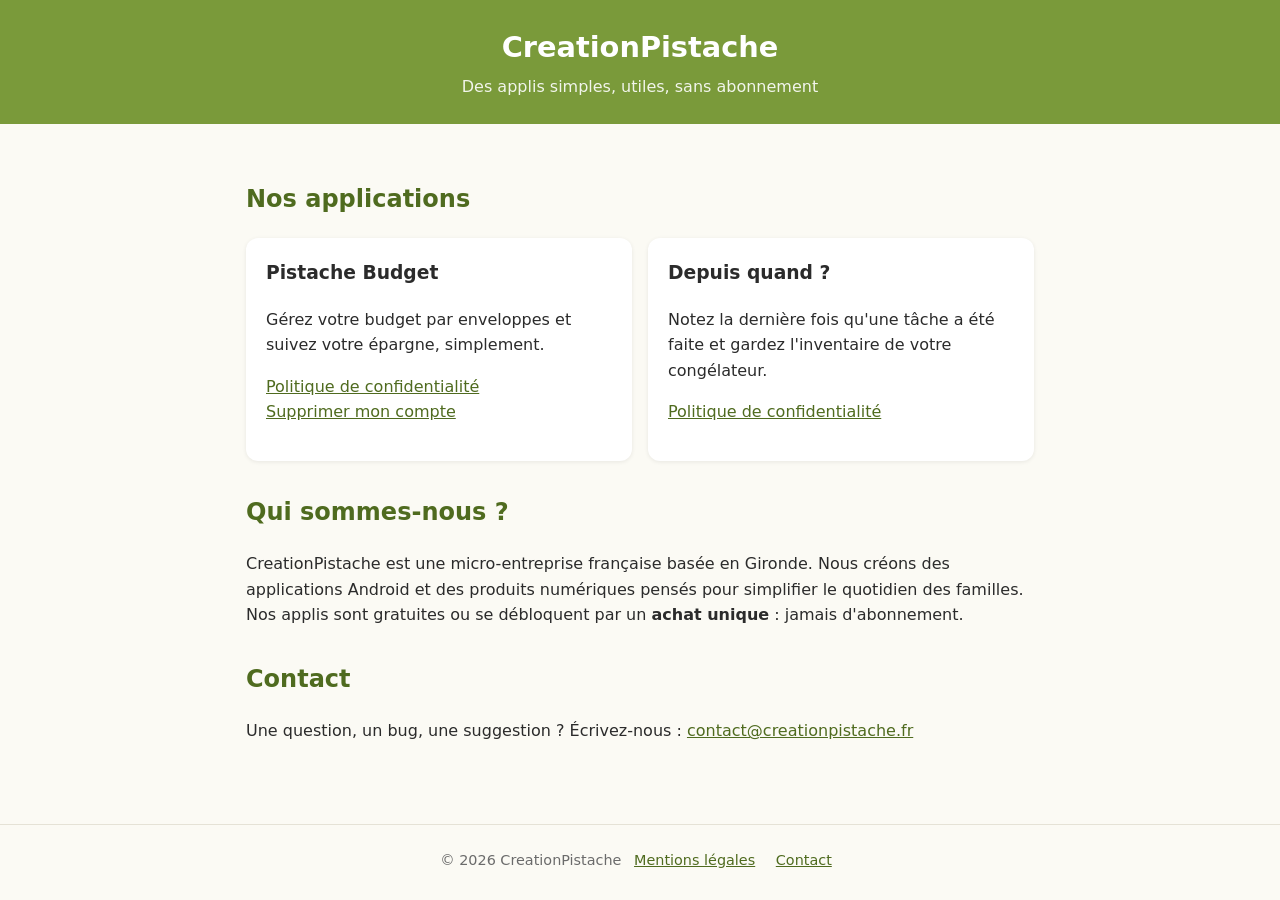
==== index.html @ 97b515ce "Ajout des fichiers html" ====
<!doctype html>
<html lang="fr">
<head>
<meta charset="utf-8">
<meta name="viewport" content="width=device-width, initial-scale=1">
<title>CreationPistache – Applications Android</title>
<meta name="description" content="CreationPistache édite des applications Android simples et sans abonnement : Pistache Budget, Depuis quand ?">
<link rel="stylesheet" href="/style.css">
</head>
<body>
<header>
  <h1><a href="/">CreationPistache</a></h1>
  <p>Des applis simples, utiles, sans abonnement</p>
</header>
<main>
  <h2>Nos applications</h2>
  <div class="apps">
    <div class="carte">
      <h3>Pistache Budget</h3>
      <p>Gérez votre budget par enveloppes et suivez votre épargne, simplement.</p>
      <p><a href="/pistache-budget/confidentialite.html">Politique de confidentialité</a><br>
         <a href="/pistache-budget/suppression-compte.html">Supprimer mon compte</a></p>
    </div>
    <div class="carte">
      <h3>Depuis quand ?</h3>
      <p>Notez la dernière fois qu'une tâche a été faite et gardez l'inventaire de votre congélateur.</p>
      <p><a href="/depuis-quand/confidentialite.html">Politique de confidentialité</a></p>
    </div>
  </div>

  <h2>Qui sommes-nous ?</h2>
  <p>CreationPistache est une micro-entreprise française basée en Gironde. Nous créons des applications Android
  et des produits numériques pensés pour simplifier le quotidien des familles. Nos applis sont gratuites ou
  se débloquent par un <strong>achat unique</strong> : jamais d'abonnement.</p>

  <h2>Contact</h2>
  <p>Une question, un bug, une suggestion ? Écrivez-nous : <a href="mailto:contact@creationpistache.fr">contact@creationpistache.fr</a></p>
</main>
<footer>
  © 2026 CreationPistache
  <a href="/mentions-legales.html">Mentions légales</a>
  <a href="mailto:contact@creationpistache.fr">Contact</a>
</footer>
</body>
</html>
---- style.css ----
:root{--vert:#7a9a3a;--vert-fonce:#4f6b1f;--fond:#fbfaf4;--texte:#2b2b2b;--gris:#6b6b6b;--carte:#ffffff}
*{box-sizing:border-box}
body{margin:0;font-family:system-ui,-apple-system,"Segoe UI",Roboto,sans-serif;background:var(--fond);color:var(--texte);line-height:1.6}
header{background:var(--vert);color:#fff;padding:24px 16px;text-align:center}
header a{color:#fff;text-decoration:none}
header h1{margin:0;font-size:1.8rem}
header p{margin:4px 0 0;opacity:.9}
main{max-width:820px;margin:0 auto;padding:24px 16px}
h2{color:var(--vert-fonce);margin-top:32px}
.apps{display:grid;gap:16px;grid-template-columns:repeat(auto-fit,minmax(240px,1fr))}
.carte{background:var(--carte);border-radius:12px;padding:20px;box-shadow:0 1px 4px rgba(0,0,0,.08)}
.carte h3{margin-top:0}
a{color:var(--vert-fonce)}
.maj{color:var(--gris);font-size:.9rem}
footer{text-align:center;color:var(--gris);font-size:.9rem;padding:24px 16px;border-top:1px solid #e5e2d6;margin-top:40px}
footer a{margin:0 8px}
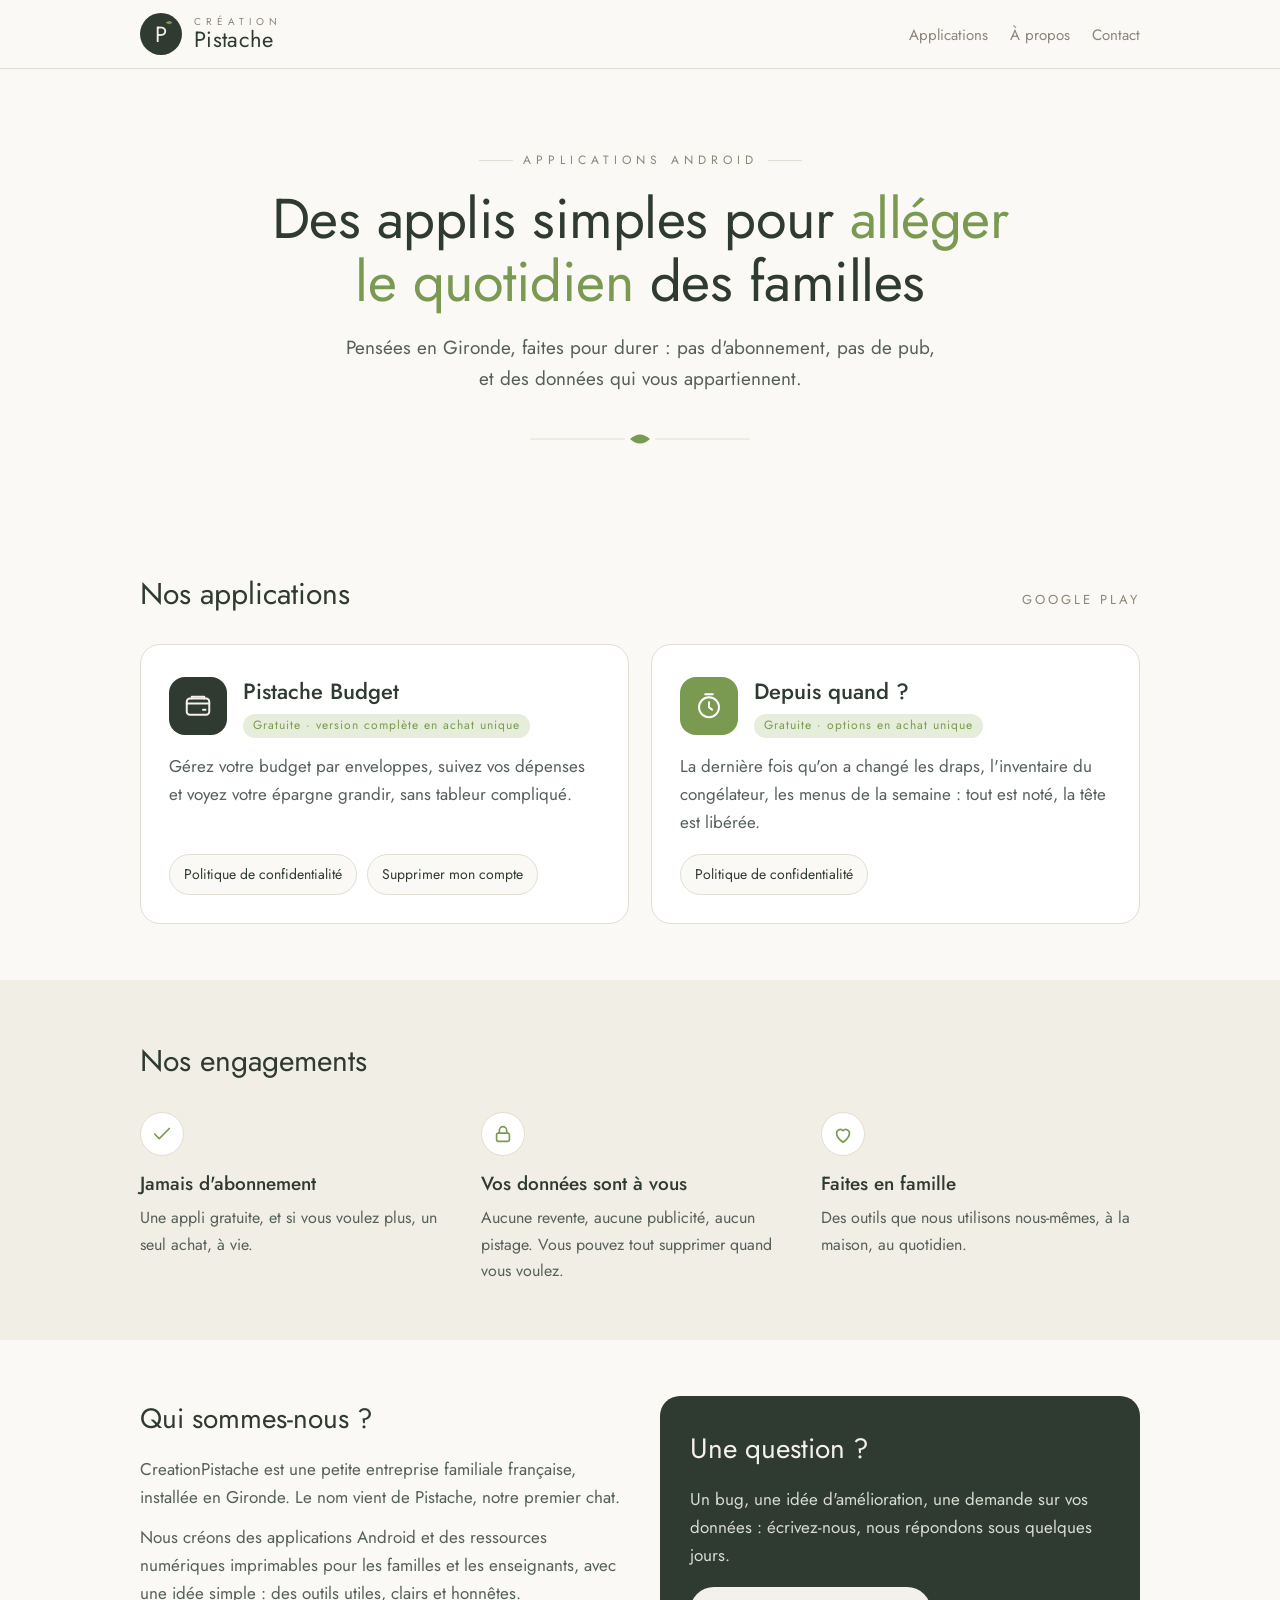
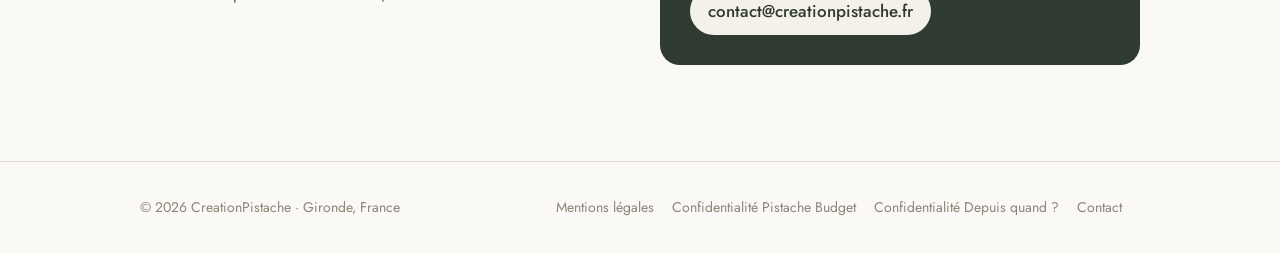
==== commit abfc3661: "Nouveau design du site avec logo, politiques de confidentialité et page de suppression de compte Co-" ====
--- a/index.html
+++ b/index.html
@@ -3,43 +3,77 @@
 <head>
 <meta charset="utf-8">
 <meta name="viewport" content="width=device-width, initial-scale=1">
-<title>CreationPistache – Applications Android</title>
-<meta name="description" content="CreationPistache édite des applications Android simples et sans abonnement : Pistache Budget, Depuis quand ?">
-<link rel="stylesheet" href="/style.css">
+<title>CreationPistache – Applis simples, sans abonnement</title>
+<meta name="description" content="CreationPistache crée des applications Android pour simplifier le quotidien des familles : Pistache Budget et Depuis quand ?. Achat unique, jamais d'abonnement.">
+<link rel="icon" href="favicon.svg" type="image/svg+xml">
+<link rel="preconnect" href="https://fonts.googleapis.com">
+<link rel="preconnect" href="https://fonts.gstatic.com" crossorigin>
+<link href="https://fonts.googleapis.com/css2?family=Jost:wght@400;500&display=swap" rel="stylesheet">
+<link rel="stylesheet" href="style.css">
 </head>
 <body>
-<header>
-  <h1><a href="/">CreationPistache</a></h1>
-  <p>Des applis simples, utiles, sans abonnement</p>
-</header>
+<header class="top"><div class="wrap">
+  <a class="brand" href="index.html" aria-label="CreationPistache, accueil"><svg viewBox="0 0 88 88" aria-hidden="true"><circle cx="44" cy="44" r="44" fill="#2F3A31"/><text x="44" y="61" text-anchor="middle" font-family="Jost, 'Work Sans', Helvetica, Arial, sans-serif" font-size="46" fill="#F3F1EA">P</text><path d="M54 20 Q61 13 68 20 Q61 27 54 20 Z" fill="#7A9A52"/></svg>
+    <span class="brand-txt"><small>Création</small><span>Pistache</span></span></a>
+  <nav class="nav"><a href="index.html#applis">Applications</a><a href="index.html#apropos">À propos</a><a href="index.html#contact">Contact</a></nav>
+</div></header>
+
 <main>
-  <h2>Nos applications</h2>
+<div class="wrap hero">
+  <span class="kicker">Applications Android</span>
+  <h1>Des applis simples pour <em>alléger le quotidien</em> des familles</h1>
+  <p>Pensées en Gironde, faites pour durer : pas d'abonnement, pas de pub, et des données qui vous appartiennent.</p>
+  <svg class="amande" viewBox="0 0 220 20" aria-hidden="true"><path d="M0 10H95" stroke="#E2DED3"/><path d="M125 10H220" stroke="#E2DED3"/><path d="M100 10 Q110 1 120 10 Q110 19 100 10Z" fill="#7A9A52"/></svg>
+</div>
+
+<section id="applis"><div class="wrap">
+  <div class="titre"><h2>Nos applications</h2><small>Google Play</small></div>
   <div class="apps">
-    <div class="carte">
-      <h3>Pistache Budget</h3>
-      <p>Gérez votre budget par enveloppes et suivez votre épargne, simplement.</p>
-      <p><a href="/pistache-budget/confidentialite.html">Politique de confidentialité</a><br>
-         <a href="/pistache-budget/suppression-compte.html">Supprimer mon compte</a></p>
-    </div>
-    <div class="carte">
-      <h3>Depuis quand ?</h3>
-      <p>Notez la dernière fois qu'une tâche a été faite et gardez l'inventaire de votre congélateur.</p>
-      <p><a href="/depuis-quand/confidentialite.html">Politique de confidentialité</a></p>
-    </div>
+    <article class="app">
+      <div class="app-head"><div class="icone i-budget"><svg viewBox="0 0 24 24" fill="none" stroke="#F3F1EA" stroke-width="1.6" stroke-linecap="round" stroke-linejoin="round"><rect x="3" y="6" width="18" height="13" rx="2.5"/><path d="M3 10h18"/><path d="M16 15h2"/><path d="M7 6V4.5h10V6"/></svg></div>
+        <div><h3>Pistache Budget</h3><span class="badge">Gratuite · version complète en achat unique</span></div></div>
+      <p>Gérez votre budget par enveloppes, suivez vos dépenses et voyez votre épargne grandir, sans tableur compliqué.</p>
+      <div class="liens">
+        <a class="btn" href="confidentialite-pistache-budget.html">Politique de confidentialité</a>
+        <a class="btn" href="suppression-compte-pistache-budget.html">Supprimer mon compte</a>
+      </div>
+    </article>
+    <article class="app">
+      <div class="app-head"><div class="icone i-quand"><svg viewBox="0 0 24 24" fill="none" stroke="#FFFFFF" stroke-width="1.6" stroke-linecap="round" stroke-linejoin="round"><circle cx="12" cy="13" r="8"/><path d="M12 9v4l2.5 2"/><path d="M9 2.5h6"/></svg></div>
+        <div><h3>Depuis quand ?</h3><span class="badge">Gratuite · options en achat unique</span></div></div>
+      <p>La dernière fois qu'on a changé les draps, l'inventaire du congélateur, les menus de la semaine : tout est noté, la tête est libérée.</p>
+      <div class="liens">
+        <a class="btn" href="confidentialite-depuis-quand.html">Politique de confidentialité</a>
+      </div>
+    </article>
   </div>
+</div></section>
 
-  <h2>Qui sommes-nous ?</h2>
-  <p>CreationPistache est une micro-entreprise française basée en Gironde. Nous créons des applications Android
-  et des produits numériques pensés pour simplifier le quotidien des familles. Nos applis sont gratuites ou
-  se débloquent par un <strong>achat unique</strong> : jamais d'abonnement.</p>
+<section class="promesses"><div class="wrap">
+  <div class="titre"><h2>Nos engagements</h2></div>
+  <div class="grid3">
+    <div class="promesse"><div class="pastille"><svg viewBox="0 0 24 24" fill="none" stroke="#7A9A52" stroke-width="1.8" stroke-linecap="round" stroke-linejoin="round"><path d="M20 6 9 17l-5-5"/></svg></div><h3>Jamais d'abonnement</h3><p>Une appli gratuite, et si vous voulez plus, un seul achat, à vie.</p></div>
+    <div class="promesse"><div class="pastille"><svg viewBox="0 0 24 24" fill="none" stroke="#7A9A52" stroke-width="1.8" stroke-linecap="round" stroke-linejoin="round"><rect x="5" y="11" width="14" height="9" rx="2"/><path d="M8 11V8a4 4 0 0 1 8 0v3"/></svg></div><h3>Vos données sont à vous</h3><p>Aucune revente, aucune publicité, aucun pistage. Vous pouvez tout supprimer quand vous voulez.</p></div>
+    <div class="promesse"><div class="pastille"><svg viewBox="0 0 24 24" fill="none" stroke="#7A9A52" stroke-width="1.8" stroke-linecap="round" stroke-linejoin="round"><path d="M12 21s-7-4.5-7-10a4 4 0 0 1 7-2.6A4 4 0 0 1 19 11c0 5.5-7 10-7 10z"/></svg></div><h3>Faites en famille</h3><p>Des outils que nous utilisons nous-mêmes, à la maison, au quotidien.</p></div>
+  </div>
+</div></section>
 
-  <h2>Contact</h2>
-  <p>Une question, un bug, une suggestion ? Écrivez-nous : <a href="mailto:contact@creationpistache.fr">contact@creationpistache.fr</a></p>
+<section id="apropos"><div class="wrap duo">
+  <div>
+    <h2>Qui sommes-nous ?</h2>
+    <p>CreationPistache est une petite entreprise familiale française, installée en Gironde. Le nom vient de Pistache, notre premier chat.</p>
+    <p>Nous créons des applications Android et des ressources numériques imprimables pour les familles et les enseignants, avec une idée simple : des outils utiles, clairs et honnêtes.</p>
+  </div>
+  <div class="contact" id="contact">
+    <h2>Une question ?</h2>
+    <p>Un bug, une idée d'amélioration, une demande sur vos données : écrivez-nous, nous répondons sous quelques jours.</p>
+    <a class="mail" href="mailto:contact@creationpistache.fr">contact@creationpistache.fr</a>
+  </div>
+</div></section>
 </main>
-<footer>
-  © 2026 CreationPistache
-  <a href="/mentions-legales.html">Mentions légales</a>
-  <a href="mailto:contact@creationpistache.fr">Contact</a>
-</footer>
+<footer><div class="wrap">
+  <span>© 2026 CreationPistache · Gironde, France</span>
+  <nav><a href="mentions-legales.html">Mentions légales</a><a href="confidentialite-pistache-budget.html">Confidentialité Pistache Budget</a><a href="confidentialite-depuis-quand.html">Confidentialité Depuis quand ?</a><a href="mailto:contact@creationpistache.fr">Contact</a></nav>
+</div></footer>
 </body>
 </html>
--- a/style.css
+++ b/style.css
@@ -1,16 +1,69 @@
-:root{--vert:#7a9a3a;--vert-fonce:#4f6b1f;--fond:#fbfaf4;--texte:#2b2b2b;--gris:#6b6b6b;--carte:#ffffff}
+:root{--vert-fonce:#2F3A31;--pistache:#7A9A52;--pistache-clair:#E6EDDA;--creme:#FAF9F5;--sable:#F1EEE5;--taupe:#8C8578;--trait:#E2DED3;--blanc:#FFFFFF}
 *{box-sizing:border-box}
-body{margin:0;font-family:system-ui,-apple-system,"Segoe UI",Roboto,sans-serif;background:var(--fond);color:var(--texte);line-height:1.6}
-header{background:var(--vert);color:#fff;padding:24px 16px;text-align:center}
-header a{color:#fff;text-decoration:none}
-header h1{margin:0;font-size:1.8rem}
-header p{margin:4px 0 0;opacity:.9}
-main{max-width:820px;margin:0 auto;padding:24px 16px}
-h2{color:var(--vert-fonce);margin-top:32px}
-.apps{display:grid;gap:16px;grid-template-columns:repeat(auto-fit,minmax(240px,1fr))}
-.carte{background:var(--carte);border-radius:12px;padding:20px;box-shadow:0 1px 4px rgba(0,0,0,.08)}
-.carte h3{margin-top:0}
-a{color:var(--vert-fonce)}
-.maj{color:var(--gris);font-size:.9rem}
-footer{text-align:center;color:var(--gris);font-size:.9rem;padding:24px 16px;border-top:1px solid #e5e2d6;margin-top:40px}
-footer a{margin:0 8px}
+html{scroll-behavior:smooth}
+body{margin:0;font-family:"Jost","Work Sans",system-ui,-apple-system,"Segoe UI",sans-serif;background:var(--creme);color:var(--vert-fonce);line-height:1.65;font-size:17px}
+a{color:var(--vert-fonce);text-decoration-color:var(--pistache);text-underline-offset:3px}
+a:hover{color:var(--pistache)}
+.wrap{max-width:1040px;margin:0 auto;padding:0 20px}
+.top{background:var(--creme);border-bottom:1px solid var(--trait);position:sticky;top:0;z-index:10}
+.top .wrap{display:flex;align-items:center;justify-content:space-between;height:68px}
+.brand{display:flex;align-items:center;gap:12px;text-decoration:none}
+.brand svg{width:42px;height:42px;flex:none}
+.brand-txt{display:flex;flex-direction:column;line-height:1.05}
+.brand-txt small{font-size:10px;letter-spacing:5px;text-transform:uppercase;color:var(--taupe)}
+.brand-txt span{font-size:22px;letter-spacing:.3px;color:var(--vert-fonce)}
+.nav a{margin-left:22px;text-decoration:none;font-size:15px;color:var(--taupe)}
+.nav a:hover{color:var(--vert-fonce)}
+@media (max-width:560px){.nav{display:none}}
+.hero{padding:72px 20px 64px;text-align:center}
+.hero .kicker{display:inline-flex;align-items:center;gap:10px;font-size:12px;letter-spacing:5px;text-transform:uppercase;color:var(--taupe)}
+.hero .kicker::before,.hero .kicker::after{content:"";width:34px;height:1px;background:var(--trait)}
+.hero h1{font-weight:400;font-size:clamp(34px,6vw,56px);line-height:1.12;margin:18px auto;max-width:760px;letter-spacing:-.5px}
+.hero h1 em{font-style:normal;color:var(--pistache)}
+.hero p{font-size:19px;color:#55605a;max-width:600px;margin:0 auto}
+.amande{display:block;margin:34px auto 0;width:220px;height:20px}
+section{padding:56px 0}
+.titre{display:flex;align-items:baseline;justify-content:space-between;gap:16px;margin-bottom:26px}
+.titre h2{font-weight:400;font-size:30px;margin:0}
+.titre small{color:var(--taupe);font-size:13px;letter-spacing:3px;text-transform:uppercase}
+.apps{display:grid;gap:22px;grid-template-columns:repeat(auto-fit,minmax(290px,1fr))}
+.app{background:var(--blanc);border:1px solid var(--trait);border-radius:20px;padding:28px;display:flex;flex-direction:column}
+.app-head{display:flex;align-items:center;gap:16px;margin-bottom:14px}
+.icone{width:58px;height:58px;border-radius:16px;display:grid;place-items:center;flex:none}
+.icone svg{width:30px;height:30px}
+.i-budget{background:var(--vert-fonce)}
+.i-quand{background:var(--pistache)}
+.app h3{margin:0;font-weight:500;font-size:22px}
+.badge{display:inline-block;font-size:12px;letter-spacing:1px;color:var(--pistache);background:var(--pistache-clair);border-radius:99px;padding:2px 10px;margin-top:4px}
+.app p{margin:0 0 18px;color:#55605a}
+.liens{margin-top:auto;display:flex;flex-wrap:wrap;gap:10px}
+.btn{display:inline-block;text-decoration:none;font-size:14px;padding:8px 14px;border-radius:99px;border:1px solid var(--trait);color:var(--vert-fonce);background:var(--creme)}
+.btn:hover{border-color:var(--pistache);color:var(--vert-fonce)}
+.promesses{background:var(--sable)}
+.grid3{display:grid;gap:22px;grid-template-columns:repeat(auto-fit,minmax(220px,1fr))}
+.promesse h3{font-weight:500;font-size:19px;margin:12px 0 6px}
+.promesse p{margin:0;color:#55605a;font-size:16px}
+.pastille{width:44px;height:44px;border-radius:50%;background:var(--blanc);display:grid;place-items:center;border:1px solid var(--trait)}
+.pastille svg{width:22px;height:22px}
+.duo{display:grid;gap:40px;grid-template-columns:repeat(auto-fit,minmax(280px,1fr))}
+.duo h2{font-weight:400;font-size:28px;margin:0 0 12px}
+.duo p{color:#55605a;margin:0 0 12px}
+.contact{background:var(--vert-fonce);color:#F3F1EA;border-radius:20px;padding:30px}
+.contact h2{color:#F3F1EA}
+.contact p{color:#d9dccf}
+.contact a.mail{display:inline-block;margin-top:6px;color:var(--vert-fonce);background:#F3F1EA;text-decoration:none;padding:10px 18px;border-radius:99px;font-weight:500;word-break:break-all}
+.contact a.mail:hover{background:var(--pistache-clair)}
+.doc{max-width:740px;margin:0 auto;padding:48px 20px 24px}
+.doc .retour{font-size:14px;color:var(--taupe);text-decoration:none}
+.doc h1{font-weight:400;font-size:clamp(28px,5vw,40px);line-height:1.15;margin:16px 0 6px}
+.doc .maj{color:var(--taupe);font-size:14px;margin:0 0 28px}
+.doc h2{font-weight:500;font-size:20px;margin:34px 0 8px;padding-top:18px;border-top:1px solid var(--trait)}
+.doc ul{padding-left:20px}
+.doc li{margin-bottom:6px}
+.encadre{background:var(--pistache-clair);border-radius:16px;padding:18px 22px;margin:18px 0}
+.encadre p{margin:0}
+footer{border-top:1px solid var(--trait);margin-top:40px;padding:34px 0;color:var(--taupe);font-size:14px}
+footer .wrap{display:flex;flex-wrap:wrap;gap:12px 24px;align-items:center;justify-content:space-between}
+footer nav a{color:var(--taupe);margin-right:18px;text-decoration:none;display:inline-block}
+footer nav a:hover{color:var(--vert-fonce)}
+@media (max-width:560px){.titre small{display:none}.hero{padding-top:48px}}
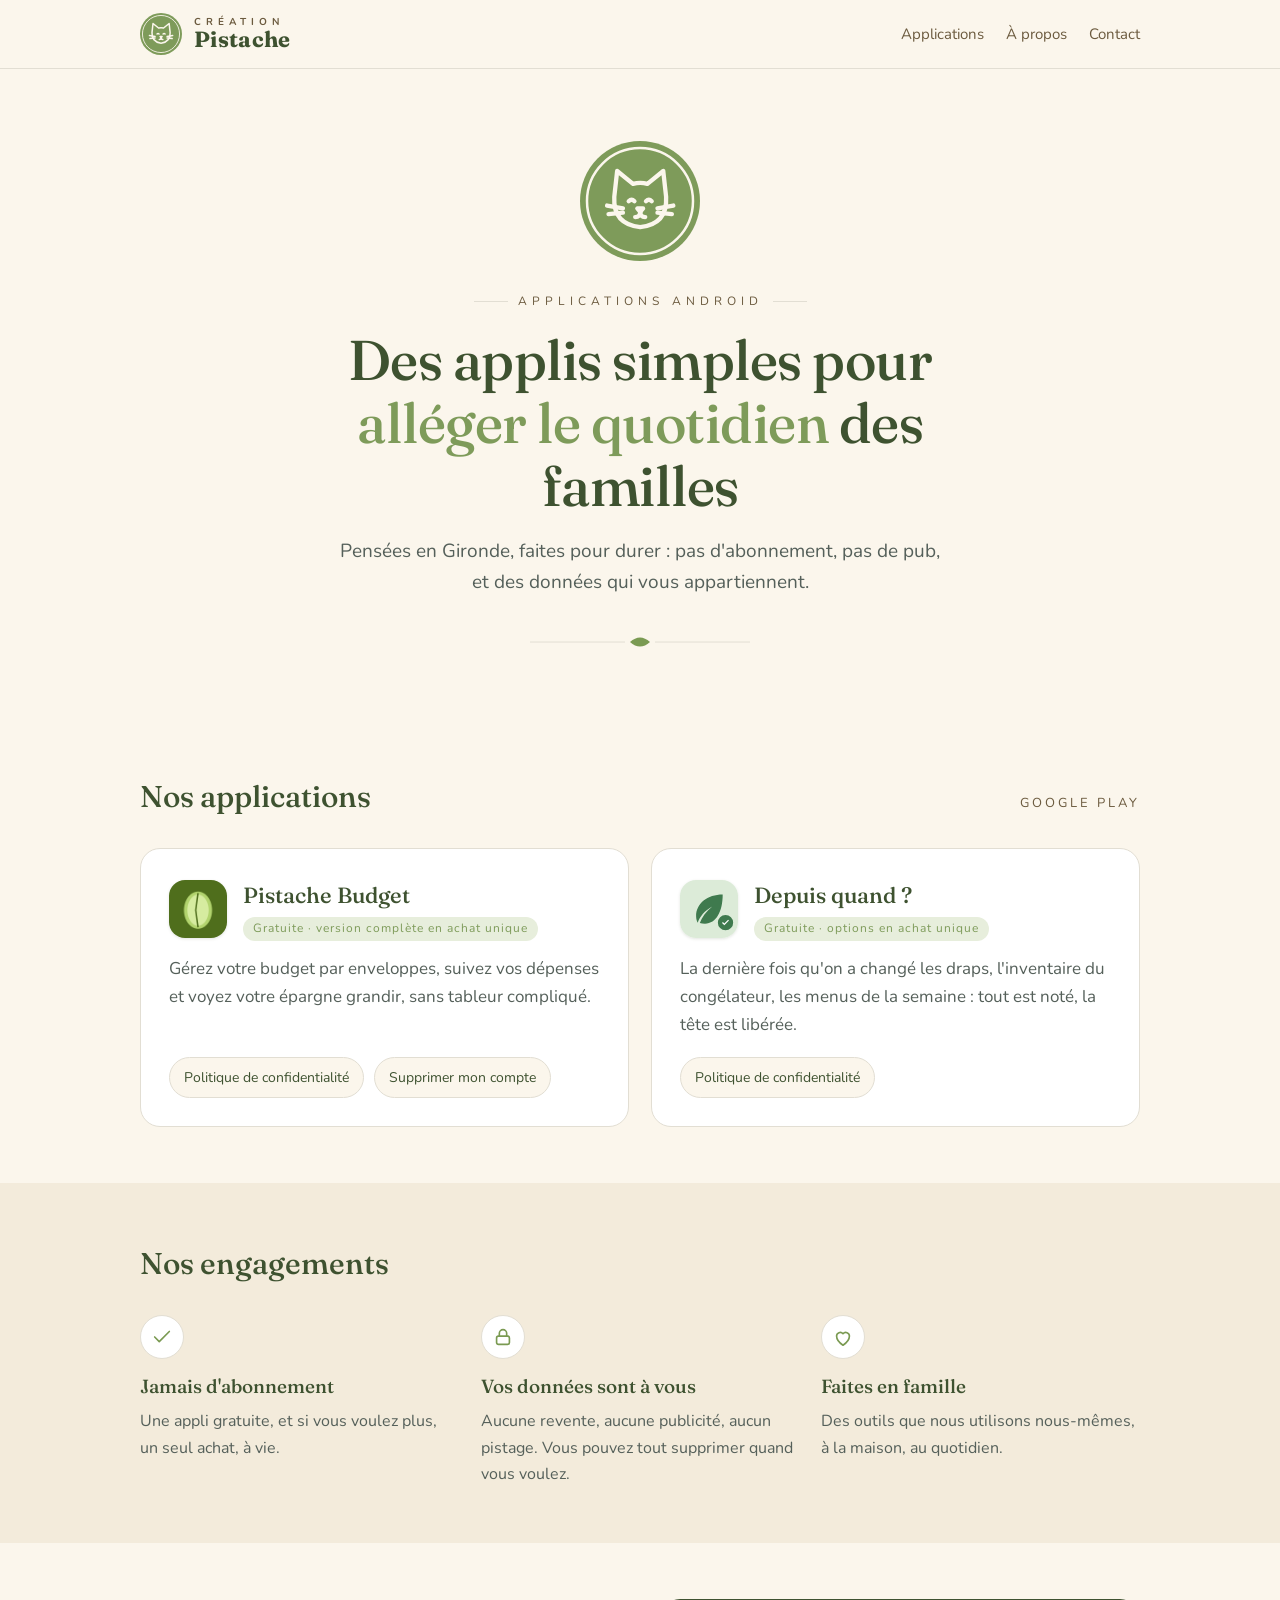
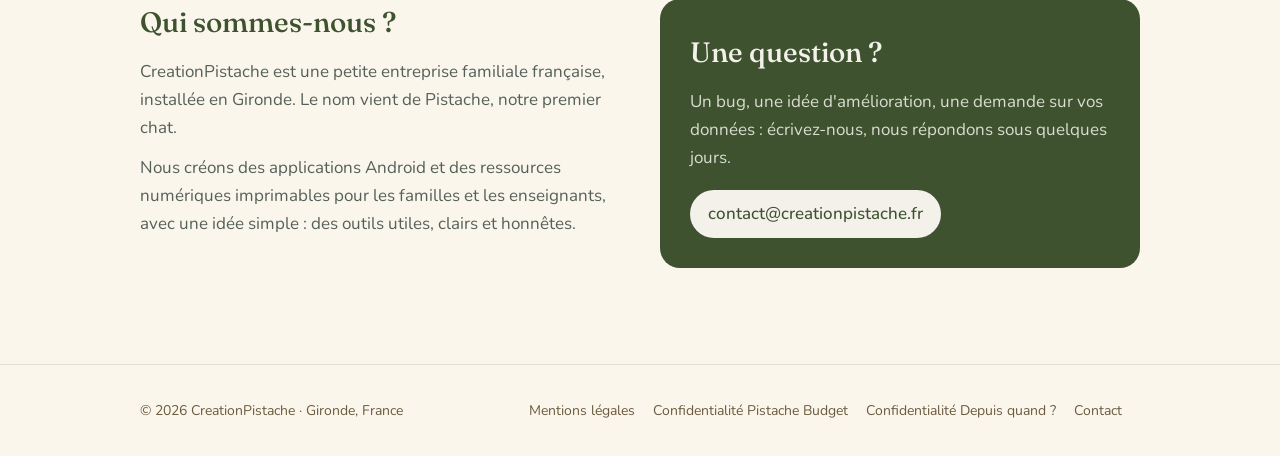
==== commit c9f3078d: "Logo chat Pistache, icônes des applis et typographie de la marque Co-Authored-By: Claude Opus 5.5 <n" ====
--- a/index.html
+++ b/index.html
@@ -8,18 +8,19 @@
 <link rel="icon" href="favicon.svg" type="image/svg+xml">
 <link rel="preconnect" href="https://fonts.googleapis.com">
 <link rel="preconnect" href="https://fonts.gstatic.com" crossorigin>
-<link href="https://fonts.googleapis.com/css2?family=Jost:wght@400;500&display=swap" rel="stylesheet">
+<link href="https://fonts.googleapis.com/css2?family=Fraunces:opsz,wght@9..144,500;9..144,700&family=Nunito:wght@400;600;700&display=swap" rel="stylesheet">
 <link rel="stylesheet" href="style.css">
 </head>
 <body>
 <header class="top"><div class="wrap">
-  <a class="brand" href="index.html" aria-label="CreationPistache, accueil"><svg viewBox="0 0 88 88" aria-hidden="true"><circle cx="44" cy="44" r="44" fill="#2F3A31"/><text x="44" y="61" text-anchor="middle" font-family="Jost, 'Work Sans', Helvetica, Arial, sans-serif" font-size="46" fill="#F3F1EA">P</text><path d="M54 20 Q61 13 68 20 Q61 27 54 20 Z" fill="#7A9A52"/></svg>
+  <a class="brand" href="index.html" aria-label="CreationPistache, accueil"><svg class="" viewBox="0 0 120 120" aria-hidden="true"><circle cx="60" cy="60" r="60" fill="#7E9B5A"/><circle cx="60" cy="60" r="53" fill="none" stroke="#FBF6EC" stroke-width="2.5"/><g transform="translate(17 17) scale(.72)" fill="none" stroke="#FBF6EC" stroke-width="6" stroke-linecap="round" stroke-linejoin="round"><path d="M24 54 L28 18 L50 36 Q60 33 70 36 L92 18 L96 54 Q98 92 60 96 Q22 92 24 54 Z"/><path d="M44 60 Q48 56 52 60"/><path d="M68 60 Q72 56 76 60"/><path d="M56 70 L64 70 L60 75 Z" fill="#FBF6EC"/><path d="M60 75 Q60 82 53 82"/><path d="M60 75 Q60 82 67 82"/><path d="M14 66 L36 70"/><path d="M16 78 L36 76"/><path d="M106 66 L84 70"/><path d="M104 78 L84 76"/></g></svg>
     <span class="brand-txt"><small>Création</small><span>Pistache</span></span></a>
   <nav class="nav"><a href="index.html#applis">Applications</a><a href="index.html#apropos">À propos</a><a href="index.html#contact">Contact</a></nav>
 </div></header>
 
 <main>
 <div class="wrap hero">
+  <svg class="hero-logo" viewBox="0 0 120 120" aria-hidden="true"><circle cx="60" cy="60" r="60" fill="#7E9B5A"/><circle cx="60" cy="60" r="53" fill="none" stroke="#FBF6EC" stroke-width="2.5"/><g transform="translate(17 17) scale(.72)" fill="none" stroke="#FBF6EC" stroke-width="6" stroke-linecap="round" stroke-linejoin="round"><path d="M24 54 L28 18 L50 36 Q60 33 70 36 L92 18 L96 54 Q98 92 60 96 Q22 92 24 54 Z"/><path d="M44 60 Q48 56 52 60"/><path d="M68 60 Q72 56 76 60"/><path d="M56 70 L64 70 L60 75 Z" fill="#FBF6EC"/><path d="M60 75 Q60 82 53 82"/><path d="M60 75 Q60 82 67 82"/><path d="M14 66 L36 70"/><path d="M16 78 L36 76"/><path d="M106 66 L84 70"/><path d="M104 78 L84 76"/></g></svg>
   <span class="kicker">Applications Android</span>
   <h1>Des applis simples pour <em>alléger le quotidien</em> des familles</h1>
   <p>Pensées en Gironde, faites pour durer : pas d'abonnement, pas de pub, et des données qui vous appartiennent.</p>
@@ -30,7 +31,7 @@
   <div class="titre"><h2>Nos applications</h2><small>Google Play</small></div>
   <div class="apps">
     <article class="app">
-      <div class="app-head"><div class="icone i-budget"><svg viewBox="0 0 24 24" fill="none" stroke="#F3F1EA" stroke-width="1.6" stroke-linecap="round" stroke-linejoin="round"><rect x="3" y="6" width="18" height="13" rx="2.5"/><path d="M3 10h18"/><path d="M16 15h2"/><path d="M7 6V4.5h10V6"/></svg></div>
+      <div class="app-head"><img class="icone" src="icon-pistache-budget.png" alt="Icône Pistache Budget" width="58" height="58">
         <div><h3>Pistache Budget</h3><span class="badge">Gratuite · version complète en achat unique</span></div></div>
       <p>Gérez votre budget par enveloppes, suivez vos dépenses et voyez votre épargne grandir, sans tableur compliqué.</p>
       <div class="liens">
@@ -39,7 +40,7 @@
       </div>
     </article>
     <article class="app">
-      <div class="app-head"><div class="icone i-quand"><svg viewBox="0 0 24 24" fill="none" stroke="#FFFFFF" stroke-width="1.6" stroke-linecap="round" stroke-linejoin="round"><circle cx="12" cy="13" r="8"/><path d="M12 9v4l2.5 2"/><path d="M9 2.5h6"/></svg></div>
+      <div class="app-head"><img class="icone" src="icon-depuis-quand.svg" alt="Icône Depuis quand ?" width="58" height="58">
         <div><h3>Depuis quand ?</h3><span class="badge">Gratuite · options en achat unique</span></div></div>
       <p>La dernière fois qu'on a changé les draps, l'inventaire du congélateur, les menus de la semaine : tout est noté, la tête est libérée.</p>
       <div class="liens">
--- a/style.css
+++ b/style.css
@@ -1,7 +1,7 @@
-:root{--vert-fonce:#2F3A31;--pistache:#7A9A52;--pistache-clair:#E6EDDA;--creme:#FAF9F5;--sable:#F1EEE5;--taupe:#8C8578;--trait:#E2DED3;--blanc:#FFFFFF}
+:root{--vert-fonce:#3E5230;--pistache:#7E9B5A;--pistache-clair:#E7EEDC;--creme:#FBF6EC;--sable:#F3EBDB;--taupe:#6B5A3E;--brun:#6B5A3E;--trait:#E2DED3;--blanc:#FFFFFF}
 *{box-sizing:border-box}
 html{scroll-behavior:smooth}
-body{margin:0;font-family:"Jost","Work Sans",system-ui,-apple-system,"Segoe UI",sans-serif;background:var(--creme);color:var(--vert-fonce);line-height:1.65;font-size:17px}
+body{margin:0;font-family:"Nunito",system-ui,-apple-system,"Segoe UI",sans-serif;background:var(--creme);color:var(--vert-fonce);line-height:1.65;font-size:17px}
 a{color:var(--vert-fonce);text-decoration-color:var(--pistache);text-underline-offset:3px}
 a:hover{color:var(--pistache)}
 .wrap{max-width:1040px;margin:0 auto;padding:0 20px}
@@ -67,3 +67,11 @@
 footer nav a{color:var(--taupe);margin-right:18px;text-decoration:none;display:inline-block}
 footer nav a:hover{color:var(--vert-fonce)}
 @media (max-width:560px){.titre small{display:none}.hero{padding-top:48px}}
+
+h1,h2,h3,.brand-txt span{font-family:"Fraunces",Georgia,serif}
+.hero h1,.titre h2,.duo h2,.doc h1{font-weight:500}
+.brand-txt small{font-family:"Nunito",sans-serif;font-weight:700;color:var(--brun)}
+.brand-txt span{font-weight:700}
+.hero-logo{display:block;width:120px;height:120px;margin:0 auto 22px}
+img.icone{object-fit:cover;border-radius:16px;box-shadow:0 1px 3px rgba(62,82,48,.15)}
+.contact{background:var(--vert-fonce)}
